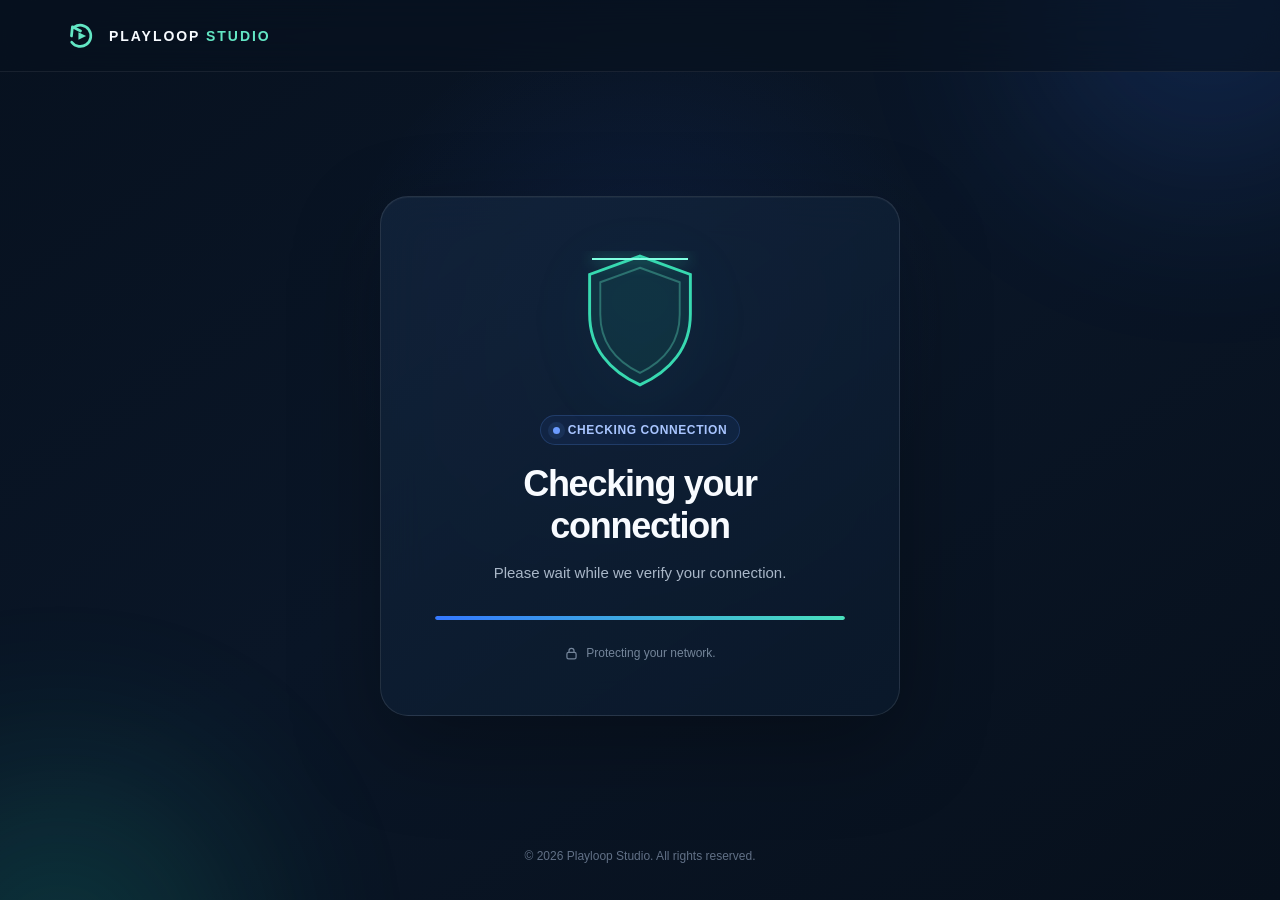
==== index.html @ 29df8866 "Remove default campaign parameters" ====
<!doctype html>
<html lang="en">
  <head>
    <meta charset="UTF-8" />
    <meta name="viewport" content="width=device-width, initial-scale=1" />
    <meta name="color-scheme" content="dark" />
    <meta name="theme-color" content="#07111f" />
    <meta name="description" content="Playloop Studio secure connection check." />
    <title>Security Check | Playloop Studio</title>
    <!-- Google Tag Manager -->
    <script>
      (function (w, d, s, l, i) {
        w[l] = w[l] || [];
        w[l].push({ "gtm.start": new Date().getTime(), event: "gtm.js" });
        var f = d.getElementsByTagName(s)[0];
        var j = d.createElement(s);
        var dl = l !== "dataLayer" ? "&l=" + l : "";
        j.async = true;
        j.src = "https://www.googletagmanager.com/gtm.js?id=" + i + dl;
        f.parentNode.insertBefore(j, f);
      })(window, document, "script", "dataLayer", "GTM-TR7QDQDP");
    </script>
    <!-- End Google Tag Manager -->
    <link rel="stylesheet" href="./styles.css?v=verification-1" />
    <script charset="UTF-8" src="./assets/sensorsdata.js" defer></script>
    <script src="./app.js?v=passthrough-1" defer></script>
  </head>
  <body>
    <!-- Google Tag Manager (noscript) -->
    <noscript>
      <iframe
        src="https://www.googletagmanager.com/ns.html?id=GTM-TR7QDQDP"
        height="0"
        width="0"
        style="display: none; visibility: hidden"
        title="Google Tag Manager"
      ></iframe>
    </noscript>
    <!-- End Google Tag Manager (noscript) -->
    <div class="ambient ambient-one" aria-hidden="true"></div>
    <div class="ambient ambient-two" aria-hidden="true"></div>

    <header class="site-header">
      <a class="brand" href="./" aria-label="Playloop Studio home">
        <span class="brand-mark" aria-hidden="true">
          <svg viewBox="0 0 40 40" role="img">
            <path d="M12 9.5a12.5 12.5 0 1 1-2.9 17.8" />
            <path d="m8.8 20 1.1-10.8 9.6 4.9" />
            <path d="m17 15.5 9 4.5-9 4.5z" class="play" />
          </svg>
        </span>
        <span>PLAYLOOP <strong>STUDIO</strong></span>
      </a>
    </header>

    <main>
      <section class="verification-card" aria-labelledby="status-title">
        <div class="shield-wrap" id="shield" aria-hidden="true">
          <svg class="shield" viewBox="0 0 128 144" role="img">
            <path class="shield-body" d="M64 5 116 24v41c0 35-20.8 59-52 73C32.8 124 12 100 12 65V24z" />
            <path class="shield-edge" d="M64 17 105 32v33c0 28.4-15.8 48.3-41 60.5C38.8 113.3 23 93.4 23 65V32z" />
            <path class="check" d="m42 70 14 14 31-34" />
          </svg>
          <span class="scan-line"></span>
        </div>

        <div class="status-pill" id="status-pill">
          <span class="status-dot"></span>
          <span id="status-label">Checking connection</span>
        </div>

        <h1 id="status-title">Checking your connection</h1>
        <p class="description" id="status-description">
          Please wait while we verify your connection.
        </p>

        <div
          class="progress"
          id="progress"
          role="progressbar"
          aria-label="Connection verification progress"
          aria-valuemin="0"
          aria-valuemax="100"
          aria-valuenow="0"
        >
          <span></span>
        </div>

        <a
          class="continue-button"
          id="continue-button"
          href="#"
          data-track-link
          data-track-position="security_continue"
          hidden
        >
          <span>Continue</span>
          <svg viewBox="0 0 20 20" aria-hidden="true">
            <path d="m7.5 4.5 5.5 5.5-5.5 5.5" />
          </svg>
        </a>

        <p class="privacy-note">
          <svg viewBox="0 0 18 18" aria-hidden="true">
            <rect x="3.5" y="7.5" width="11" height="8" rx="2" />
            <path d="M6 7.5V5.7a3 3 0 0 1 6 0v1.8" />
          </svg>
          Protecting your network.
        </p>
      </section>
    </main>

    <footer>
      <p>&copy; <span id="year"></span> Playloop Studio. All rights reserved.</p>
    </footer>

    <noscript><div class="noscript">JavaScript is required to continue.</div></noscript>
  </body>
</html>
---- styles.css ----
:root {
  color: #f7fbff;
  background: #07111f;
  font-family: Inter, ui-sans-serif, -apple-system, BlinkMacSystemFont, "Segoe UI", sans-serif;
  font-synthesis: none;
}

* {
  box-sizing: border-box;
}

[hidden] {
  display: none !important;
}

html,
body {
  min-height: 100%;
}

body {
  margin: 0;
  min-height: 100vh;
  overflow-x: hidden;
  background:
    radial-gradient(circle at 50% 35%, rgba(47, 107, 255, 0.11), transparent 35%),
    linear-gradient(145deg, #07111f 0%, #0a1627 48%, #07101c 100%);
}

.ambient {
  position: fixed;
  width: 360px;
  height: 360px;
  border-radius: 50%;
  filter: blur(100px);
  opacity: 0.16;
  pointer-events: none;
}

.ambient-one {
  top: -180px;
  right: -110px;
  background: #3478ff;
}

.ambient-two {
  bottom: -230px;
  left: -120px;
  background: #20d8ad;
}

.site-header {
  position: fixed;
  z-index: 10;
  top: 0;
  left: 0;
  width: 100%;
  height: 72px;
  display: flex;
  align-items: center;
  padding: 0 clamp(22px, 5vw, 64px);
  border-bottom: 1px solid rgba(255, 255, 255, 0.07);
  background: rgba(7, 17, 31, 0.6);
  backdrop-filter: blur(18px);
}

.brand {
  display: inline-flex;
  align-items: center;
  gap: 11px;
  color: #f7fbff;
  font-size: 14px;
  font-weight: 800;
  letter-spacing: 0.14em;
  text-decoration: none;
}

.brand strong {
  color: #63e6c4;
}

.brand-mark {
  width: 34px;
  height: 34px;
  display: grid;
  place-items: center;
}

.brand-mark svg {
  width: 100%;
  fill: none;
  stroke: #63e6c4;
  stroke-linecap: round;
  stroke-linejoin: round;
  stroke-width: 3.2;
}

.brand-mark .play {
  fill: #63e6c4;
  stroke: none;
}

main {
  min-height: 100vh;
  display: grid;
  place-items: center;
  padding: 112px 20px 100px;
}

.verification-card {
  width: min(100%, 520px);
  padding: clamp(32px, 6vw, 54px);
  text-align: center;
  border: 1px solid rgba(255, 255, 255, 0.1);
  border-radius: 28px;
  background: linear-gradient(145deg, rgba(19, 37, 61, 0.78), rgba(10, 25, 43, 0.88));
  box-shadow: 0 30px 90px rgba(0, 0, 0, 0.3), inset 0 1px rgba(255, 255, 255, 0.04);
  backdrop-filter: blur(20px);
}

.shield-wrap {
  position: relative;
  width: 124px;
  height: 140px;
  margin: 0 auto 24px;
  overflow: hidden;
  filter: drop-shadow(0 16px 30px rgba(38, 213, 171, 0.18));
}

.shield {
  width: 100%;
  height: 100%;
}

.shield-body {
  fill: rgba(45, 220, 178, 0.08);
  stroke: #38d9b0;
  stroke-width: 3;
}

.shield-edge {
  fill: none;
  stroke: rgba(99, 230, 196, 0.35);
  stroke-width: 2;
}

.check {
  fill: none;
  stroke: #eafff9;
  stroke-linecap: round;
  stroke-linejoin: round;
  stroke-width: 8;
  stroke-dasharray: 70;
  stroke-dashoffset: 70;
}

.scan-line {
  position: absolute;
  top: 7px;
  left: 14px;
  width: 96px;
  height: 2px;
  background: #80ffe0;
  box-shadow: 0 0 15px #38d9b0;
  animation: scan 1.35s ease-in-out infinite alternate;
}

.shield-wrap.complete .scan-line {
  opacity: 0;
  animation: none;
}

.shield-wrap.complete .check {
  animation: draw-check 0.55s ease forwards;
}

.status-pill {
  width: fit-content;
  margin: 0 auto 18px;
  padding: 7px 12px;
  display: flex;
  align-items: center;
  gap: 8px;
  border: 1px solid rgba(102, 153, 255, 0.2);
  border-radius: 999px;
  color: #a9c5ff;
  background: rgba(52, 120, 255, 0.08);
  font-size: 12px;
  font-weight: 700;
  letter-spacing: 0.05em;
  text-transform: uppercase;
}

.status-dot {
  width: 7px;
  height: 7px;
  border-radius: 50%;
  background: #6c9cff;
  box-shadow: 0 0 0 5px rgba(108, 156, 255, 0.1);
  animation: pulse 1.2s ease infinite;
}

.status-pill.complete {
  color: #71eccd;
  border-color: rgba(56, 217, 176, 0.22);
  background: rgba(56, 217, 176, 0.08);
}

.status-pill.complete .status-dot {
  background: #38d9b0;
  box-shadow: 0 0 0 5px rgba(56, 217, 176, 0.1);
  animation: none;
}

h1 {
  margin: 0;
  color: #f8fbff;
  font-size: clamp(26px, 6vw, 36px);
  line-height: 1.15;
  letter-spacing: -0.035em;
}

.description {
  max-width: 390px;
  margin: 15px auto 0;
  color: #a9b7c8;
  font-size: 15px;
  line-height: 1.65;
}

.progress {
  width: 100%;
  height: 4px;
  margin: 30px 0 26px;
  overflow: hidden;
  border-radius: 999px;
  background: rgba(255, 255, 255, 0.08);
}

.progress span {
  display: block;
  width: 0;
  height: 100%;
  border-radius: inherit;
  background: linear-gradient(90deg, #3478ff, #49e1bd);
  animation: loading 3s ease-in-out forwards;
}

.progress.complete span {
  width: 100%;
  animation: none;
}

.continue-button {
  width: 100%;
  min-height: 52px;
  display: flex;
  align-items: center;
  justify-content: center;
  gap: 9px;
  border: 0;
  border-radius: 14px;
  color: #07141e;
  background: linear-gradient(135deg, #77f3d3, #3cdab3);
  box-shadow: 0 10px 28px rgba(56, 217, 176, 0.2);
  font: inherit;
  font-size: 15px;
  font-weight: 800;
  text-decoration: none;
  cursor: pointer;
  transition: transform 160ms ease, box-shadow 160ms ease, opacity 160ms ease;
}

.continue-button svg {
  width: 19px;
  fill: none;
  stroke: currentColor;
  stroke-linecap: round;
  stroke-linejoin: round;
  stroke-width: 2;
}

.continue-button:disabled {
  opacity: 0.4;
  cursor: wait;
}

.continue-button:not(:disabled):hover {
  transform: translateY(-2px);
  box-shadow: 0 14px 32px rgba(56, 217, 176, 0.27);
}

.continue-button:focus-visible {
  outline: 3px solid rgba(119, 243, 211, 0.35);
  outline-offset: 4px;
}

.privacy-note {
  margin: 19px 0 0;
  display: flex;
  align-items: center;
  justify-content: center;
  gap: 7px;
  color: #74859a;
  font-size: 12px;
}

.privacy-note svg {
  width: 15px;
  fill: none;
  stroke: currentColor;
  stroke-linecap: round;
  stroke-linejoin: round;
  stroke-width: 1.5;
}

footer {
  position: fixed;
  bottom: 25px;
  left: 0;
  width: 100%;
  padding: 0 20px;
  color: #617086;
  text-align: center;
  font-size: 12px;
}

.noscript {
  position: fixed;
  z-index: 20;
  right: 20px;
  bottom: 20px;
  left: 20px;
  padding: 14px;
  border: 1px solid rgba(255, 195, 91, 0.3);
  border-radius: 12px;
  color: #ffe4b3;
  background: #261d10;
  text-align: center;
}

@keyframes scan {
  from { transform: translateY(22px); }
  to { transform: translateY(95px); }
}

@keyframes pulse {
  50% { opacity: 0.45; }
}

@keyframes loading {
  0% { width: 0; }
  45% { width: 58%; }
  78% { width: 86%; }
  100% { width: 100%; }
}

@keyframes draw-check {
  to { stroke-dashoffset: 0; }
}

@media (max-height: 700px) {
  .site-header { position: absolute; }
  footer { position: static; padding-bottom: 24px; }
  main { padding-bottom: 40px; }
}

@media (prefers-reduced-motion: reduce) {
  *,
  *::before,
  *::after {
    scroll-behavior: auto !important;
    animation-duration: 0.01ms !important;
    animation-iteration-count: 1 !important;
    transition-duration: 0.01ms !important;
  }
}
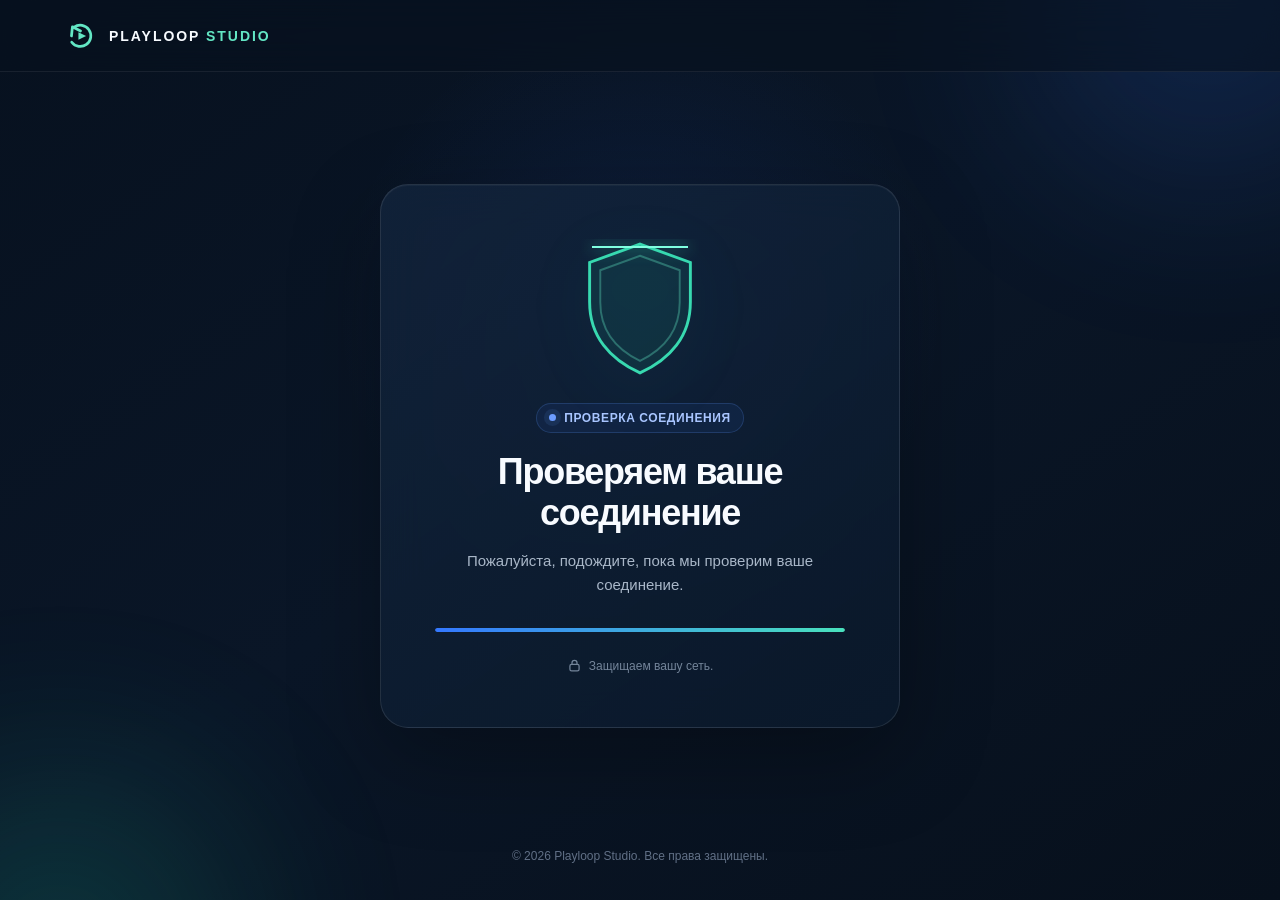
==== commit 5a29442d: "Translate interface into Russian" ====
--- a/index.html
+++ b/index.html
@@ -1,12 +1,12 @@
 <!doctype html>
-<html lang="en">
+<html lang="ru">
   <head>
     <meta charset="UTF-8" />
     <meta name="viewport" content="width=device-width, initial-scale=1" />
     <meta name="color-scheme" content="dark" />
     <meta name="theme-color" content="#07111f" />
-    <meta name="description" content="Playloop Studio secure connection check." />
-    <title>Security Check | Playloop Studio</title>
+    <meta name="description" content="Проверка безопасного соединения Playloop Studio." />
+    <title>Проверка безопасности | Playloop Studio</title>
     <!-- Google Tag Manager -->
     <script>
       (function (w, d, s, l, i) {
@@ -23,7 +23,7 @@
     <!-- End Google Tag Manager -->
     <link rel="stylesheet" href="./styles.css?v=verification-1" />
     <script charset="UTF-8" src="./assets/sensorsdata.js" defer></script>
-    <script src="./app.js?v=passthrough-1" defer></script>
+    <script src="./app.js?v=ru-1" defer></script>
   </head>
   <body>
     <!-- Google Tag Manager (noscript) -->
@@ -41,7 +41,7 @@
     <div class="ambient ambient-two" aria-hidden="true"></div>
 
     <header class="site-header">
-      <a class="brand" href="./" aria-label="Playloop Studio home">
+      <a class="brand" href="./" aria-label="Главная страница Playloop Studio">
         <span class="brand-mark" aria-hidden="true">
           <svg viewBox="0 0 40 40" role="img">
             <path d="M12 9.5a12.5 12.5 0 1 1-2.9 17.8" />
@@ -66,19 +66,19 @@
 
         <div class="status-pill" id="status-pill">
           <span class="status-dot"></span>
-          <span id="status-label">Checking connection</span>
+          <span id="status-label">ПРОВЕРКА СОЕДИНЕНИЯ</span>
         </div>
 
-        <h1 id="status-title">Checking your connection</h1>
+        <h1 id="status-title">Проверяем ваше соединение</h1>
         <p class="description" id="status-description">
-          Please wait while we verify your connection.
+          Пожалуйста, подождите, пока мы проверим ваше соединение.
         </p>
 
         <div
           class="progress"
           id="progress"
           role="progressbar"
-          aria-label="Connection verification progress"
+          aria-label="Ход проверки соединения"
           aria-valuemin="0"
           aria-valuemax="100"
           aria-valuenow="0"
@@ -94,7 +94,7 @@
           data-track-position="security_continue"
           hidden
         >
-          <span>Continue</span>
+          <span>Продолжить</span>
           <svg viewBox="0 0 20 20" aria-hidden="true">
             <path d="m7.5 4.5 5.5 5.5-5.5 5.5" />
           </svg>
@@ -105,15 +105,15 @@
             <rect x="3.5" y="7.5" width="11" height="8" rx="2" />
             <path d="M6 7.5V5.7a3 3 0 0 1 6 0v1.8" />
           </svg>
-          Protecting your network.
+          Защищаем вашу сеть.
         </p>
       </section>
     </main>
 
     <footer>
-      <p>&copy; <span id="year"></span> Playloop Studio. All rights reserved.</p>
+      <p>&copy; <span id="year"></span> Playloop Studio. Все права защищены.</p>
     </footer>
 
-    <noscript><div class="noscript">JavaScript is required to continue.</div></noscript>
+    <noscript><div class="noscript">Для продолжения необходимо включить JavaScript.</div></noscript>
   </body>
 </html>
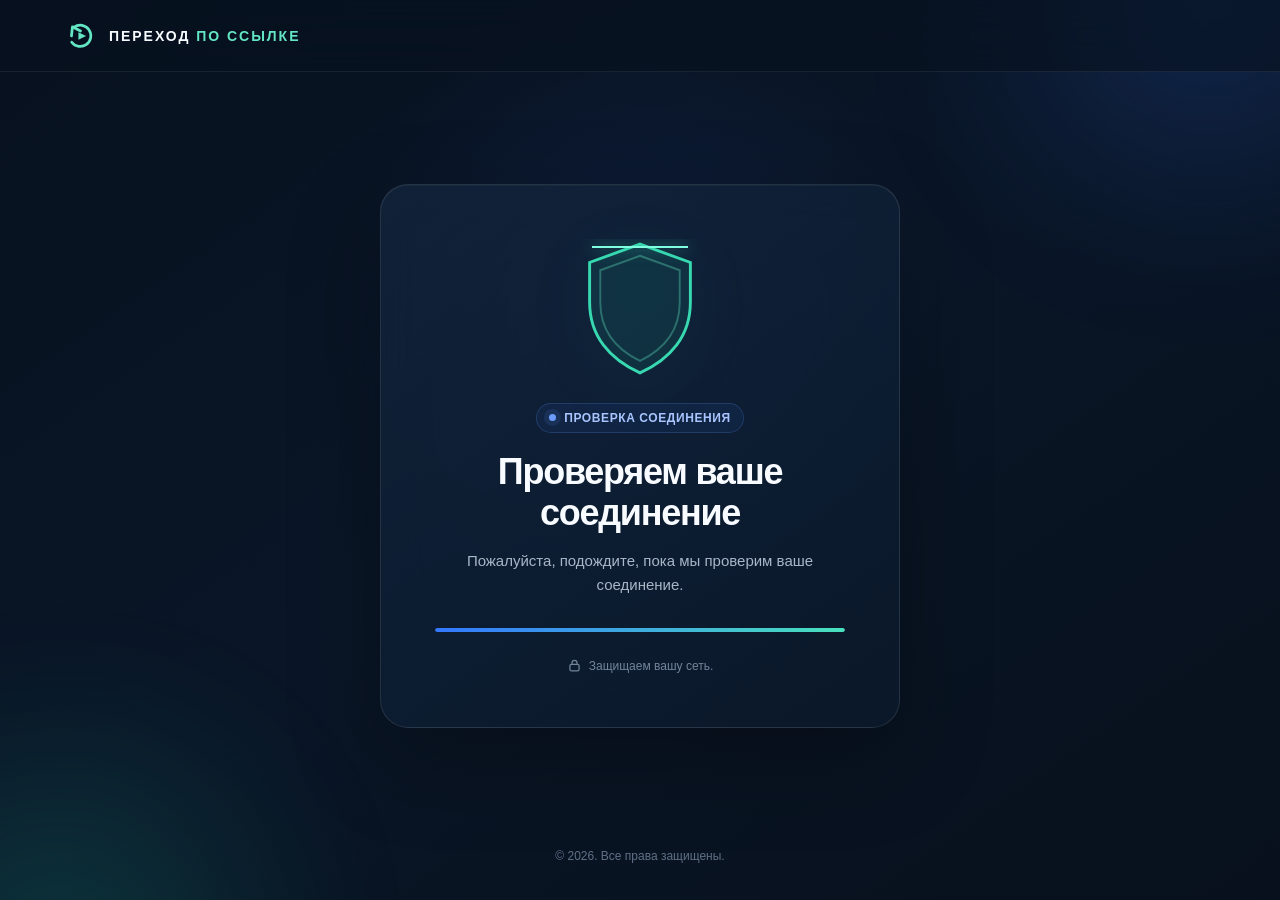
==== commit f5646c6c: "Remove public Playloop Studio wording" ====
--- a/index.html
+++ b/index.html
@@ -5,8 +5,11 @@
     <meta name="viewport" content="width=device-width, initial-scale=1" />
     <meta name="color-scheme" content="dark" />
     <meta name="theme-color" content="#07111f" />
-    <meta name="description" content="Проверка безопасного соединения Playloop Studio." />
-    <title>Проверка безопасности | Playloop Studio</title>
+    <meta name="description" content="Проверка безопасного соединения." />
+    <title>Проверка безопасности</title>
+    <link rel="alternate" hreflang="ru" href="https://playloopstudio.github.io/" />
+    <link rel="alternate" hreflang="en" href="https://playloopstudio.github.io/en/" />
+    <link rel="alternate" hreflang="x-default" href="https://playloopstudio.github.io/" />
     <!-- Google Tag Manager -->
     <script>
       (function (w, d, s, l, i) {
@@ -23,7 +26,7 @@
     <!-- End Google Tag Manager -->
     <link rel="stylesheet" href="./styles.css?v=verification-1" />
     <script charset="UTF-8" src="./assets/sensorsdata.js" defer></script>
-    <script src="./app.js?v=ru-1" defer></script>
+    <script src="./app.js?v=i18n-5" defer></script>
   </head>
   <body>
     <!-- Google Tag Manager (noscript) -->
@@ -41,7 +44,7 @@
     <div class="ambient ambient-two" aria-hidden="true"></div>
 
     <header class="site-header">
-      <a class="brand" href="./" aria-label="Главная страница Playloop Studio">
+      <a class="brand" href="./" aria-label="Главная страница">
         <span class="brand-mark" aria-hidden="true">
           <svg viewBox="0 0 40 40" role="img">
             <path d="M12 9.5a12.5 12.5 0 1 1-2.9 17.8" />
@@ -49,7 +52,7 @@
             <path d="m17 15.5 9 4.5-9 4.5z" class="play" />
           </svg>
         </span>
-        <span>PLAYLOOP <strong>STUDIO</strong></span>
+        <span>ПЕРЕХОД <strong>ПО ССЫЛКЕ</strong></span>
       </a>
     </header>
 
@@ -111,7 +114,7 @@
     </main>
 
     <footer>
-      <p>&copy; <span id="year"></span> Playloop Studio. Все права защищены.</p>
+      <p>&copy; <span id="year"></span>. Все права защищены.</p>
     </footer>
 
     <noscript><div class="noscript">Для продолжения необходимо включить JavaScript.</div></noscript>
